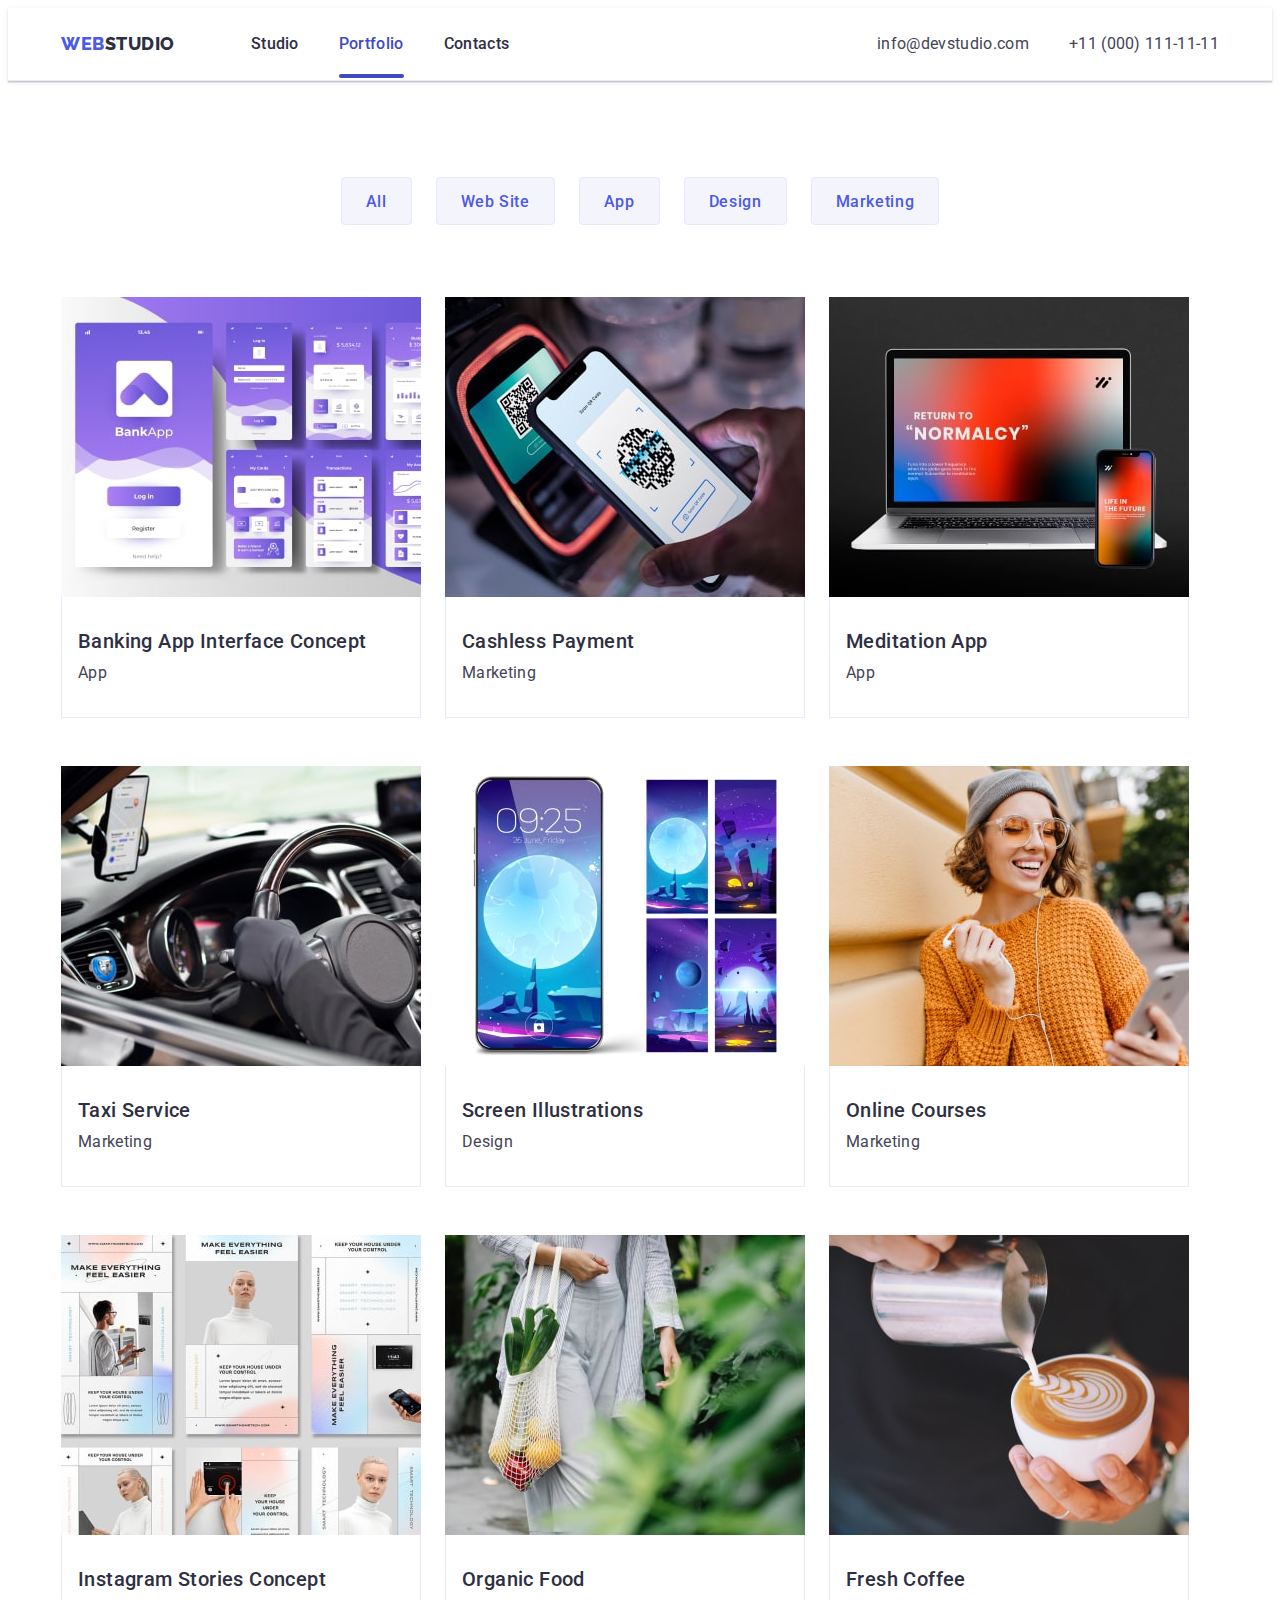
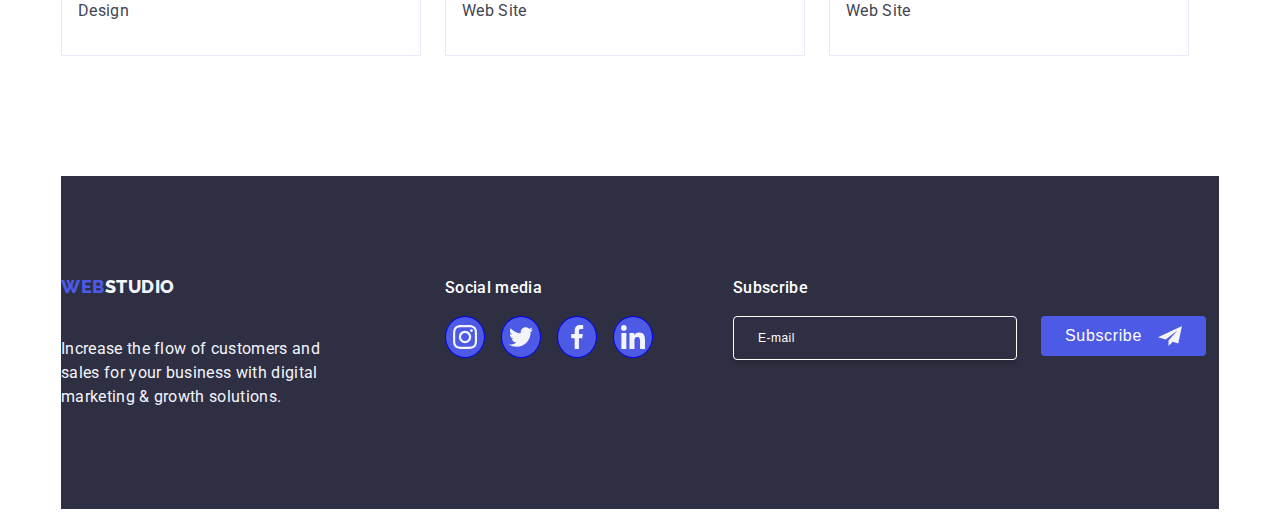
==== portfolio.html @ 82711117 "pl comm" ====
<!DOCTYPE html>
<html lang="en">
<head>
    <meta charset="UTF-8">
    <meta name="viewport" content="width=<device-width>, initial-scale=1.0">
    <title>webstudio</title>
    <link rel="preconnect" href="https://fonts.googleapis.com">
    <link rel="preconnect" href="https://fonts.gstatic.com" crossorigin>
    <link href="https://fonts.googleapis.com/css2?family=Raleway:wght@800&family=Roboto:wght@400;500;700;900&family=Tangerine:wght@700&display=swap" rel="stylesheet">
    <link 
        rel="stylesheet" 
        href="https://cdnjs.cloudflare.com/ajax/libs/modern-normalize/2.0.0/modern-normalize.min.css" 
        integrity="sha512-4xo8blKMVCiXpTaLzQSLSw3KFOVPWhm/TRtuPVc4WG6kUgjH6J03IBuG7JZPkcWMxJ5huwaBpOpnwYElP/m6wg==" 
        crossorigin="anonymous" 
        referrerpolicy="no-referrer" 
    />
<link rel="stylesheet" href="./css/styles.css" />
</head>
<body>
  <header class="header">
    <div class="container header-container">
      <nav class="header-navigation">
        <a href="./index.html" class="header-logo link">web<span class="header-logo-accent">Studio</span></a>
         <ul class="header-menu list">
             <li class="header-menu-item">
               <a class="header-menu-link link" href="./index.html">Studio</a></li>
             <li class="header-menu-item">
               <a class="header-menu-link current link" href="./portfolio.html">Portfolio</a></li>
             <li class="header-menu-item">
               <a class="header-menu-link link" href="">Contacts</a></li>
        </ul>
     </nav>
     <address class="header-adress">
          <ul class="adress list">
             <li class="adress-link">
             <a class="adress-menu link" href="mailto:info@devstudio.com">info@devstudio.com</a></li>
             <li class="adress-link">
             <a class="adress-menu link" href="tel:+110001111111">+11 (000) 111-11-11</a></li>
         </ul>
     </address>
</div>
  </header>
  <main>
      <section class="portfolio">
        <div class="container">
          <h1 class="visually-hidden">portfolio</h1>
          <ul class="some-btn list">
              <li><button type="button" class="btn-roll">All</button></li>
              <li><button type="button" class="btn-roll">Web Site</button></li>
              <li><button type="button" class="btn-roll">App</button></li>
              <li><button type="button" class="btn-roll">Design</button></li>
              <li><button type="button" class="btn-roll">Marketing</button></li>
          </ul>
          <ul class="support-list list">
              <li class="support-list-item">
                  <a class="support-card link" href="#">
                    <div class="card">
                      <img src="./images/bankapp.jpg"
                      alt="bankapp"
                      width="360"
                      height="300">
                      <p class="overlay">14 Stylish and User-Friendly App Design Concepts · Task Manager App · Calorie Tracker App · Exotic Fruit Ecommerce App · Cloud Storage App</p>
                    </div>
                    <div class="container-support">
                        <h2 class="support-list-text">Banking App Interface Concept</h2>
                        <p class="support-btn-text">App</p>
                    </div>
                  </a>
              </li>
              <li class="support-list-item">
                  <a class="support-card link" href="#">
                    <div class="card">
                      <img src="./images/cashlesspayment.jpg"
                      alt="cashlesspayment"
                      width="360"
                      height="300">
                      <p class="overlay">14 Stylish and User-Friendly App Design Concepts · Task Manager App · Calorie Tracker App · Exotic Fruit Ecommerce App · Cloud Storage App</p>
                    </div>
                    <div class="container-support">
                          <h2 class="support-list-text">Cashless Payment</h2>
                          <p class="support-btn-text">Marketing</p>
                    </div> 
                  </a>  
              </li>
              <li class="support-list-item">
                  <a class="support-card link" href="#">
                    <div class="card">
                      <img src="./images/meditaionapp.jpg"
                      alt="meditaionapp"
                      width="360"
                      height="300">
                      <p class="overlay">14 Stylish and User-Friendly App Design Concepts · Task Manager App · Calorie Tracker App · Exotic Fruit Ecommerce App · Cloud Storage App</p>
                    </div>
                    <div class="container-support">
                        <h2 class="support-list-text">Meditation App</h2>
                        <p class="support-btn-text">App</p>
                    </div> 
                  </a>
              </li>
              <li class="support-list-item">
                <a class="support-card link" href="#">
                  <div class="card">
                    <img src="./images/taxiservice.jpg"
                    alt="taxiservice"
                    width="360"
                    height="300">
                    <p class="overlay">14 Stylish and User-Friendly App Design Concepts · Task Manager App · Calorie Tracker App · Exotic Fruit Ecommerce App · Cloud Storage App</p>
                  </div>
                  <div class="container-support">
                        <h2 class="support-list-text">Taxi Service</h2>
                        <p class="support-btn-text">Marketing</p>
                  </div>    
                </a>  
              </li>
              <li class="support-list-item">
                <a class="support-card link" href="#">
                  <div class="card">
                    <img src="./images/screenillustrations.jpg"
                    alt="screenillustrations"
                    width="360"
                    height="300">
                    <p class="overlay">14 Stylish and User-Friendly App Design Concepts · Task Manager App · Calorie Tracker App · Exotic Fruit Ecommerce App · Cloud Storage App</p>
                  </div>
                  <div class="container-support">
                        <h2 class="support-list-text">Screen Illustrations</h2>
                        <p class="support-btn-text">Design</p>
                  </div>   
                </a>
              </li>
              <li class="support-list-item">
                <a class="support-card link" href="#">
                  <div class="card">
                    <img src="./images/onlinecourses.jpg"
                    alt="onlinecourses"
                    width="360"
                    height="300">
                    <p class="overlay">14 Stylish and User-Friendly App Design Concepts · Task Manager App · Calorie Tracker App · Exotic Fruit Ecommerce App · Cloud Storage App</p>
                  </div>
                  <div class="container-support">
                        <h2 class="support-list-text">Online Courses</h2>
                        <p class="support-btn-text">Marketing</p>
                  </div>    
                </a>    
              </li>
              <li class="support-list-item">
                <a class="support-card link" href="#">
                  <div class="card">
                    <img src="./images/instagramstories.jpg"
                    alt="instagramstories"
                    width="360"
                    height="300">
                    <p class="overlay">14 Stylish and User-Friendly App Design Concepts · Task Manager App · Calorie Tracker App · Exotic Fruit Ecommerce App · Cloud Storage App</p>
                  </div>
                  <div class="container-support">
                        <h2 class="support-list-text">Instagram Stories Concept</h2>
                        <p class="support-btn-text">Design</p>
                  </div> 
                </a>       
              </li>
              <li class="support-list-item">
                <a class="support-card link" href="#">
                  <div class="card">
                    <img src="./images/organicfood.jpg"
                    alt="organicfood"
                    width="360"
                    height="300">
                    <p class="overlay">14 Stylish and User-Friendly App Design Concepts · Task Manager App · Calorie Tracker App · Exotic Fruit Ecommerce App · Cloud Storage App</p>
                  </div>  
                  <div class="container-support">
                        <h2 class="support-list-text">Organic Food</h2>
                        <p class="support-btn-text">Web Site</p>
                  </div> 
                </a>  
              </li>
              <li class="support-list-item">
                <a class="support-card link" href="#">
                  <div class="card">
                    <img src="./images/freshcoffee.jpg"
                    alt="freshcoffee"
                    width="360"
                    height="300">
                    <p class="overlay">14 Stylish and User-Friendly App Design Concepts · Task Manager App · Calorie Tracker App · Exotic Fruit Ecommerce App · Cloud Storage App</p>
                  </div>
                  <div class="container-support">
                        <h2 class="support-list-text">Fresh Coffee</h2>
                        <p class="support-btn-text">Web Site</p>
                  </div>   
                </a>
              </li>
          </ul>
        </div>
      </section>
</main>  
  <footer class="container" id="footer">   
    <div class="footer-container">
     <div class="footer-logo-text">
        <a href="./index.html" class="header-logo link">web<span class="header-logo-footer">Studio</span></a>
        <p class="footer-text">Increase the flow of customers and  sales for your business with digital marketing & growth solutions.</p>
     </div>
     <div class="footer-base">
       <p class="footer-text-social">Social media</p>
       <ul class="footer-social list">
         <li class="footer-social-icons">
            <a class="footer-icons-list" href="#">
              <svg class="footer-icons-box"
               width="24"
               height="24">
               <use href="./images/icons.svg#icon-instagram-2"></use>
              </svg>
            </a>
         </li>
         <li class="footer-social-icons">
            <a class="footer-icons-list" href="#">
              <svg class="footer-icons-box"
               width="24"
               height="24">
               <use href="./images/icons.svg#icon-twitter-1"></use>
              </svg>
            </a>
         </li>
         <li class="footer-social-icons">
            <a class="footer-icons-list" href="#">
              <svg class="footer-icons-box"
               width="24"
               height="24">
              <use href="./images/icons.svg#icon-facebook-1"></use>
              </svg>
            </a>  
         </li>
         <li class="footer-social-icons">
            <a class="footer-icons-list" href="#">
              <svg class="footer-icons-box"
               width="24"
               height="24">
              <use href="./images/icons.svg#icon-linkedin-1"></use>
             </svg>
            </a>   
         </li>  
       </ul>
     </div>  
       <div class="footer-subscribe">
          <p class="footer-text-subscribe">Subscribe</p>
          <form class="footer-form" name="issue_report_form">
           <label class="form-label">
           <input class="form-input" type="email" name="user-email" placeholder="E-mail"/>
           </label>
          <button class="footer-btm-subscribe" type="submit">Subscribe
          <svg class="footer-subscribe-icon"
               width="24"
               height="24">
               <use href="./images/icons.svg#icon-Frame"></use>
          </svg></button>
          </form>
       </div>  
    </div>   
 </footer>        
</body>
</html>
---- css/styles.css ----
:root {
    --brand-color: #4D5AE5
}

p, h1,h2,h3,h4,h5,h6 {
    margin-top: 0;
    margin-bottom: 0;
}

ul, ol {
    margin-top: 0;
    margin-bottom: 0;
    padding-left: 0;
}

img {
    display: block;
}

body {
    font-family: 'Roboto', sans-serif;
    color: #434455;
    background-color: #FFFFFF;
}

.link {
    text-decoration: none;
}

.list {
    list-style-type: none;
}

.container {
    width: 100%;
    max-width: 1158px;
    padding-left: 15px;
    padding-right: 15px;
    margin: 0 auto;
}

.visually-hidden {
        position: absolute;
        width: 1px;
        height: 1px;
        margin: -1px;
        border: 0;
        padding: 0;
        white-space: nowrap;
        clip-path: inset(100%);
        clip: rect(0 0 0 0);
        overflow: hidden;  
}

/*----header----*/
.header {
    padding-top: 24px;
    display: block;
    border-bottom: 1px solid #e7e9fc;
    box-shadow: 0px 1px 6px 0px rgba(46, 47, 66, 0.08), 
    0px 1px 1px 0px rgba(46, 47, 66, 0.16), 0px 2px 1px 0px rgba(46, 47, 66, 0.08);
}

.header-container {
    display: flex;
    gap: 40px;
    justify-content: space-between;
}

.header-navigation {
    display: flex;
    align-items: center;
    flex-grow: 1;
}

.header-menu {
    display: flex;
    align-items: center;
    gap: 40px;
    padding-bottom: 24px;
    transition: color 250ms cubic-bezier(0.4, 0, 0.2, 1);
}    

.header-logo {
    color: var(--brand-color);
    font-family: "Raleway", sans-serif;
    font-size: 18px;
    font-style: normal;
    font-weight: 800;
    line-height: 1.17; 
    letter-spacing: 0.03em;
    text-transform: uppercase;
    margin-right: 76px;
    display: flex;
    padding-bottom: 24px;
}

.header-logo-accent {
    color: #2E2F42
}

.header-menu-link {
    position: relative;
    color: #2E2F42;
    font-size: 16px;
    font-style: normal;
    font-weight: 500;
    line-height: 1.5;
    letter-spacing: 0.02em;
    padding-top: 24px;
    padding-bottom: 24px;
    transition: color 250ms cubic-bezier(0.4, 0, 0.2, 1);
}

.header-menu-link::after,
.adress-menu::after {
    content: "";
    position: absolute;
    width: 100%;
    height: 4px;
    left: 0;
    bottom: 0;
    opacity: 0;
    border-radius: 2px;
    background: var(--ocean, #404BBF);
    bottom: -1px;
    transition: color 250ms cubic-bezier(0.4, 0, 0.2, 1);
}

.header-menu-link:hover::after,
.header-menu-link:focus::after,
.header-menu-link.current::after,
.adress-menu:hover:after,
.adress-menu:focus:after {
    opacity: 1;
}

.header-menu-link:hover,
.header-menu-link:focus,
.header-menu-link.current,
.adress-menu:hover, 
.adress-menu:focus {
    color: #404BBF;
}

.header-adress {
    font-style: normal;
}

.adress {
    display: flex;
    align-items: center;
    gap: 40px;
}
 
.adress-menu {
    position: relative;
    color: #434455;  
    font-size: 16px;
    font-weight: 400;
    line-height: 1.5;
    letter-spacing: 0.02em;
    padding-bottom: 24px;
    transition: color 250ms cubic-bezier(0.4, 0, 0.2, 1);
}

/*----main----*/

.hero {
    max-width: 1440px;
    background: #2E2F42;
    padding-top: 188px;
    padding-bottom: 188px;
    margin: 0 auto;
    background-repeat: no-repeat;
    background-size: cover;
    background-image: linear-gradient(rgba(46, 47, 66, 0.7), 
  rgba(46, 47, 66, 0.7)), 
    url(../images/people_office.jpg);
    background-position: center;
}

.hero-container { 
    margin: 0 auto;
    position: relative;
}

.hero-title {
    color: #FFF;
    font-size: 56px;
    font-style: normal;
    font-weight: 700;
    line-height: 1.07;
    letter-spacing: 0.02em;
    text-align: center;
    max-width: 496px;
    margin: 0 auto;
    margin-bottom: 48px;
}

button {
    border: none;
    cursor: pointer;
}

.hero-btn {
    color: #FFF;
    font-family: inherit;
    cursor: pointer;
    font-size: 16px;
    font-style: normal;
    font-weight: 500;
    line-height: 1.5; 
    letter-spacing: 0.04em;
    background-color: var(--brand-color);
    padding: 16px 32px;
    border-radius: 4px;
    margin: 0 auto;
    display: block;
    min-width: 169px;
    height: 56px;
    border: none;
    transition: background-color 250ms cubic-bezier(0.4, 0, 0.2, 1);
}

.hero-btn:is(:hover, :focus) {
    background-color: #404BBF;
}


/*----buttom portfolio----*/
.some-btn {
    display: flex;
    margin: 0 auto;
    justify-content: center;
    margin-bottom: 72px;
    gap: 24px;
}

.btn-roll {
    color: var(--brand-color);
    font-family: inherit;
    cursor: pointer;
    font-size: 16px;
    font-style: normal;
    font-weight: 500;
    line-height: 1.5; 
    letter-spacing: 0.04em;
    background-color: #F4F4FD;
    border-radius: 4px;
    margin: 0 auto;
    display: block;
    padding: 12px 24px;
    height: 48px;
    border: 1px solid #e7e9fc;
    transition: color 250ms cubic-bezier(0.4, 0, 0.2, 1), background-color 250ms cubic-bezier(0.4, 0, 0.2, 1), border-color 250ms cubic-bezier(0.4, 0, 0.2, 1), box-shadow 
    250ms cubic-bezier(0.4, 0, 0.2, 1);   
}

.btn-roll:is(:hover, :focus) {
    color: #FFF;
    background-color: #404BBF;
    border: 1px solid transparent;
    box-shadow: 0px 2px 2px 0px rgba(0, 0, 0, 0.12), 0px 2px 1px 0px
     rgba(0, 0, 0, 0.08), 0px 3px 1px 0px rgba(0, 0, 0, 0.10);
}

/*----advantages----*/

.advantages {
    padding: 120px 0 120px;
    display: flex;
}

.advantages-list {
    display: flex;
    gap: 24px;
}

.advantages-item {
    width: calc((100% - 24px * 3) / 4);
}

.advantages-subtitle {
    color:#2E2F42;
    font-size: 20px;
    font-style: normal;
    font-weight: 500;
    line-height: 1.2;
    letter-spacing: 0.02em;
    margin-top: 8px;
    margin-bottom: 8px;
}

.advantages-item-text {
    color: #434455;
    font-size: 16px;
    font-style: normal;
    font-weight: 400;
    line-height: 1.5;
    letter-spacing: 0.02em;
}

.container-icons { 
    width: 264px;
    height: 112px;
    display: flex;
    align-items: center;
    justify-content: center;
    border-radius: 4px;
    background: var(--cloud, #F4F4FD);
    border: 1px solid var(--cloud, #F4F4FD);
    margin-bottom: 8px;
}

.advantages-icons {
    margin: 0 auto;
    display: flex;
}

/*----pictures----*/

.pictures {
    text-align: center;
    display: flex;
    padding-bottom: 120px
}

.pictures-support {
    display: flex;
    gap: 24px;
}

.pictures-subtitle {
    color: #2E2F42;
    font-size: 36px;
    font-style: normal;
    font-weight: 700;
    line-height: 1.11;
    letter-spacing: 0.02em;
    text-transform: capitalize;
    margin-bottom: 72px;
}

/*----team----*/
.team {
    display: flex;
    padding-top: 120px;
    padding-bottom: 120px; 
}

.team {
    background: var(--cloud, #F4F4FD)
}

.team-title {
    color: #2E2F42;
    font-size: 36px;
    font-style: normal;
    font-weight: 700;
    line-height: 1.11;
    letter-spacing: 0.02em;
    text-transform: capitalize;
    margin-bottom: 72px;
    text-align: center;
}

.team-list {
    display: flex;
    gap: 24px;
}

.team-item {
    background-color: #FFFFFF; 
    border-radius: 0px 0px 4px 4px;
    box-shadow: 0px 2px 1px 0px rgba(46, 47, 66, 0.08), 0px 1px 1px 0px rgba(46, 47, 66, 0.16), 
    0px 1px 6px 0px rgba(46, 47, 66, 0.08);
}

.container-subtitle {
    display: flex;
    flex-direction: column;
    padding-top: 32px;
    padding-bottom: 32px;
}

.team-subtitle {
    color: #2E2F42;
    font-size: 20px;
    font-style: normal;
    font-weight: 500;
    line-height: 1.2;
    letter-spacing: 0.02em;
    margin-bottom: 8px;
    text-align: center;
}

.team-item-text {
    color: #434455;
    font-size: 16px;
    font-style: normal;
    font-weight: 400;
    line-height: 1.5;
    letter-spacing: 0.02em;
    margin-bottom: 8px;
    text-align: center;
}

.social-media {
    display: flex;
    gap: 24px;
    justify-content: center;
    flex-wrap: nowrap; 
}

.social-icons {
   align-items: center;
   width: 40px;
   height: 40px;

}

.social-icons-link {
    display: flex;
    margin: 0 auto;
    width: 100%;
    height: 100%;
    border-radius: 50%;
    align-items: center;
    justify-content: center;
    fill: var(--cloud, #F4F4FD);
    background-color: #4d5ae5; 
    transition :background-color 
    250ms cubic-bezier(0.4, 0, 0.2, 1);
}

.social-icons-link:hover,
.social-icons-link:focus {
    background-color: #404bbf;
}

.icons-link {
}

.portfolio {
    padding-top: 96px;
    padding-bottom: 120px;
}

.container-support {
    padding: 32px 16px;
    border: 1px solid #e7e9fc;
    border-top: none; 
}

.support-list {
    display: flex;
    flex-wrap: wrap;
    align-content: space-between;
    row-gap: 48px;
    column-gap: 24px;
 }

.support-card {
    display: block;
    transition: box-shadow 250ms cubic-bezier(0.4, 0, 0.2, 1); 
}

.support-card:is(:hover, :focus) {
    box-shadow: 0px 1px 6px rgba(46, 47, 66, 0.08), 0px 1px 1px rgba(46, 47, 66, 0.16), 
    0px 2px 1px rgba(46, 47, 66, 0.08);
} 

 .card {
    position: relative;
    overflow: hidden;
 }

 .overlay {
    color: var(--cloud, #F4F4FD);
    font-size: 16px;
    font-style: normal;
    font-weight: 400;
    line-height: 1.5;
    letter-spacing: 0.02em;
    padding: 40px 32px; 
    position: absolute;
    top: 0;
    left: 0;
    width: 100%;
    height: 100%;
    background: var(--iris, #4D5AE5);
    transform: translateY(100%);
    transition: transform 250ms cubic-bezier(0.4, 0, 0.2, 1);
 }

.support-card:hover .overlay,
.support-card:focus .overlay {
    transform: translateY(0);
}

.support-list-text {
    color: var(--navyblue, #2E2F42);
    font-size: 20px;
    font-style: normal;
    font-weight: 500;
    line-height: 1.2; 
    letter-spacing: 0.02em;
    margin-bottom: 8px
}

.support-btn-text {
    color: var(--slate, #434455);
    font-size: 16px;
    font-style: normal;
    font-weight: 400;
    line-height: 1.5;
    letter-spacing: 0.02em;
}

/*----customers----*/
.customers {
    padding-top: 120px;
    padding-bottom: 120px; 
}

.customers-box {
    text-align: center;
    color: var(--navyblue, #2E2F42);
    margin-bottom: 72px;
    font-size: 36px;
    font-style: normal;
    font-weight: 700;
    line-height: 1.11;
    letter-spacing: 0.02em;
    text-transform: capitalize;
}
 
.customers-box-icons {
    display: flex;
    gap: 24px;
}

.customers-icons-logo {
    display: flex;
    width: 168px;
    height: 88px;
} 

.customers-icons {
    display: flex;
    width: 100%;
    height: 100%;
    padding: 16px 32px;
    border-radius: 4px;
    justify-content: center;
    align-items: center;
    fill: var(--lightslate, #8E8F99);
    color:#8e8f99;
    border: 1px solid var(--lightslate, #8E8F99);
    transition: border-color 250ms cubic-bezier(0.4, 0, 0.2, 1), 
    color 250ms cubic-bezier(0.4, 0, 0.2, 1);
}

.customers-icons:hover {
    color: #404bbf;
    border: 1px solid var(--ocean, #404BBF);
}

.customers-icons:focus {
    color: #404bbf;
    border: 1px solid var(--ocean, #404BBF);
}

.customers-icons-box {
    fill: currentColor; 
}        

/*----basement----*/

.footer-container {
    display: flex;
    padding-top: 100px;
    padding-bottom: 100px;
    background: var(--navyblue, #2E2F42);
}

.footer-logo-text {
    margin-right: 120px
}

.header-logo-footer {
    color: #f4f4fd;
    font-family: Raleway;
    font-size: 18px;
    font-style: normal;
    font-weight: 800;
    line-height: 1.17;
    letter-spacing: 0,03em;
    text-transform: uppercase;
    margin-bottom: 16px;
     
}

.footer-text {
    text-align: left;
    color: #F4F4FD;
    font-size: 16px;
    font-style: normal;
    font-weight: 400;
    line-height: 1.5;
    letter-spacing: 0.02em;
    max-width: 264px;
}

.footer-base {
    display: block;
    margin-right: 80px;
}

.footer-social {
    display: flex;
    gap: 16px
}

.footer-text-social,
.footer-text-subscribe {
    color: var(--white, #FFF);
    font-size: 16px;
    font-style: normal;
    font-weight: 500;
    line-height: 1.5;
    letter-spacing: 0.02em;
    margin: 0 auto;
    margin-bottom: 16px;
}  

.footer-social-icons {
    display: flex;
    width: 40px;
    height: 40px;
    transition: transform 250ms cubic-bezier(0.4, 0, 0.2, 1);
}

.footer-icons-list {
    display: flex;
    margin: 0 auto;
    width: 100%;
    height: 100%;
    border: 1px solid;
    border-radius: 50%;
    align-items: center;
    justify-content: center;
    fill: var(--cloud, #F4F4FD);
    background-color: #4d5ae5;
    background-color: 250ms cubic-bezier(0.4, 0, 0.2, 1);  
    transition: background-color 250ms cubic-bezier(0.4, 0, 0.2, 1); 
}

.footer-icons-list:is(:hover, :focus) {
    background-color: #31d0aa;
    background-color: 250ms cubic-bezier(0.4, 0, 0.2, 1);
}
.footer-icons-box {
}

.footer-subscribe {  
}

.footer-form {
    display: flex;
}

.footer-form {
    display: flex;
    gap: 24px;
}
.form-label { 
}

.form-input {
    display: flex;
    font-size: 12px;
    font-style: normal;
    font-weight: 400;
    line-height: 2px;
    letter-spacing: 0.04em;
    color: #FFFFFF;
    line-height: 1.5;
    border-radius: 4px;
    border: 1px solid var(--white, #FFF);
    background: transparent;
    box-shadow: 0px 4px 4px 0px rgba(0, 0, 0, 0.15);
    width: 264px;
    height: 40px;
    padding-left: 16px;
    cursor: pointer;
}
.form-input::placeholder {
    color:#FFF;
    padding: 8px;
}

.footer-btm-subscribe {
    display: flex;
    color: #FFF;
    cursor: pointer;
    font-size: 16px;
    font-style: normal;
    font-weight: 500;
    line-height: 1.5; 
    letter-spacing: 0.04em;
    background-color: var(--brand-color);
    align-items: center;
    justify-content: center;
    padding: 8px 24px;
    border-radius: 4px; 
    margin: 0 auto;
    min-width: 165px;
    height: 40px;
    border: none;
}

.footer-subscribe-icon {
    margin-left: 16px;
    align-items: center;
    justify-content: center;
    fill: var(--cloud, #F4F4FD);
    background-color: #4d5ae5;
    background-color: 250ms cubic-bezier(0.4, 0, 0.2, 1);  
    transition: background-color 250ms cubic-bezier(0.4, 0, 0.2, 1); 
}

/*----Model window----*/

.backdrop {
    position: fixed;
    top: 0; 
    left: 0;
    width: 100%;
    height: 100%;
    background-color: rgba(46, 47, 66, 0.4);
    transition: opacity 250ms cubic-bezier(0.4, 0, 0.2, 1), 
    visibility 250ms cubic-bezier(0.4, 0, 0.2, 1); 
} 

.is-hidden {
    opacity: 0;
    visibility: hidden;
    pointer-events: none;
  }

.modal-window {
    padding: 72px 24px 24px 24px;
    position: relative;
    background-position: center;
    top: 50%;
    left: 50%;
    transform: translate(-50%, -50%) scale(1);
    bottom: 8px;
    width: 408px;
    min-height: 584px;
    background: #fcfcfc; 
    border-radius: 4px;
    visibility: visible;
    opacity: 1;
    visibility: 250ms cubic-bezier(0.4, 0, 0.2, 1);
    background: var(--dairy, #FCFCFC);
    box-shadow: 0px 1px 1px rgba(0, 0, 0, 0.14), 0px 1px 3px rgba(0, 0, 0, 0.12), 
    0px 2px 1px rgba(0, 0, 0, 0.2); 
    transition: transform 250ms cubic-bezier(0.4, 0, 0.2, 1);
}

.cross-buttom {
    display: flex;
    position: absolute;
    top: 24px;
    left: 360px;
    width: 24px;
    height: 24px;
    padding: 0;
    border: 1px solid rgba(0, 0, 0, 0.10);
    border-radius: 50%;
    background: var(--cornflower, #E7E9FC);
    align-items: center;
    justify-content: center;
    fill: #2E2F42; 
    transition: background-color 250ms cubic-bezier(0.4, 0, 0.2, 1), 
    border 250ms cubic-bezier(0.4, 0, 0.2, 1);
}

.cross-buttom:is(:hover, :focus) {
    fill: #FFFFFF;
    background-color: var(--ocean, #404BBF);
    border: none;
}

.cross {
    transition: fill 250ms cubic-bezier(0.4, 0, 0.2, 1); 
}

.no-scroll {
    overflow: hidden;
}

/*----Order form----*/


.form-text {
    display: flex;
    text-align: center;
    justify-content: center;
    color: var(--navyblue, #2E2F42);
    font-size: 16px;
    font-style: normal;
    font-weight: 500;
    line-height: 1.5;
    letter-spacing: 0.02em;
    margin: 0 auto; 
    width: 100%;
    height: 24px;
    margin: 0 auto;
    margin-bottom: 16px; 
}

.order-form-list {
    margin-bottom: 8px;
}

.label-box {
    display: block;
    width: 34px;
    height: 14px;
    color: var(--lightslate, #8E8F99);
    font-size: 12px;
    font-style: normal;
    font-weight: 400;
    line-height: 1.17;
    letter-spacing: 0.04em;
    margin-bottom: 4px;
}

.label-input {
    display: flex;
    position: relative;
}

.input-box-icon {
    display: flex;
    width: 100%;
    height: 40px;
    margin-bottom: 8px;
    border-radius: 4px;
    background-color: transparent;
    padding-left: 38px;
    outline: transparent;
    transition: border-color 250ms cubic-bezier(0.4, 0, 0.2, 1); 
    border: 1px solid var(--navyblue-modal, rgba(46, 47, 66, 0.40));
}

.input-box-icon:is(:hover, :focus) {
    border-radius: 4px;
    border: 1px solid var(--iris, #4D5AE5);
}


.icon-input {
    display: flex;
    position: absolute;
    top: 50%;
    left: 16px;
    transform: translateY(-50%);
    transition: fill 250ms cubic-bezier(0.4, 0, 0.2, 1);     
}

.input-box-icon:focus+.icon-input{
     fill: #4D5AE5;
}

.comment-box {
    margin-bottom: 16px;
}
   
.label-comment-box {
}

.comment-form-text {
    width: 100%;
    height: 120px;
    font-size: 12px;
    line-height: 1.17; 
    letter-spacing: 0.04em;
    color: rgba(46, 47, 66, 0.4); 
    border: 1px solid rgba(46, 47, 66, 0.4);
    border-radius: 4px; 
    background-color: transparent;
    padding: 8px 16px; 
    outline: transparent; 
    resize: none;
    transition: border-color 250ms cubic-bezier(0.4, 0, 0.2, 1);
}

.comment-form-text:focus {
    border-color: #4D5AE5;
}

.checkbox {
    margin-bottom: 24px; 
}

.checkbox-agreement {

}


.form-agreement-checkbox {
    display: block;
    font-size: 12px;
    line-height: 1.17;
    letter-spacing: 0.04em; 
    width: 100%;
    height: 16px; 
    text-align: center;
    justify-content: center;
    color: #8e8f99;
}

.span-privacy {
    width: 16px;
    height: 16px;
    border: 1px solid rgba(46, 47, 66, 0.4);
    border-radius: 2px;
    transition: background-color 250ms cubic-bezier(0.4, 0, 0.2, 1), border 250ms cubic-bezier(0.4, 0, 0.2, 1), fill 250ms cubic-bezier(0.4, 0, 0.2, 1);
    display: inline-flex;
    align-items: center;
    justify-content: center;
    fill: transparent; 
}

.icon-privacy {
    
}

.checkbox-agreement:checked+.form-agreement-checkbox>.span-privacy {
    background-color: #404bbf; 
    border: none; 
    fill: #F4F4FD;
}

.color-privacy {
    color: #4d5ae5;
}
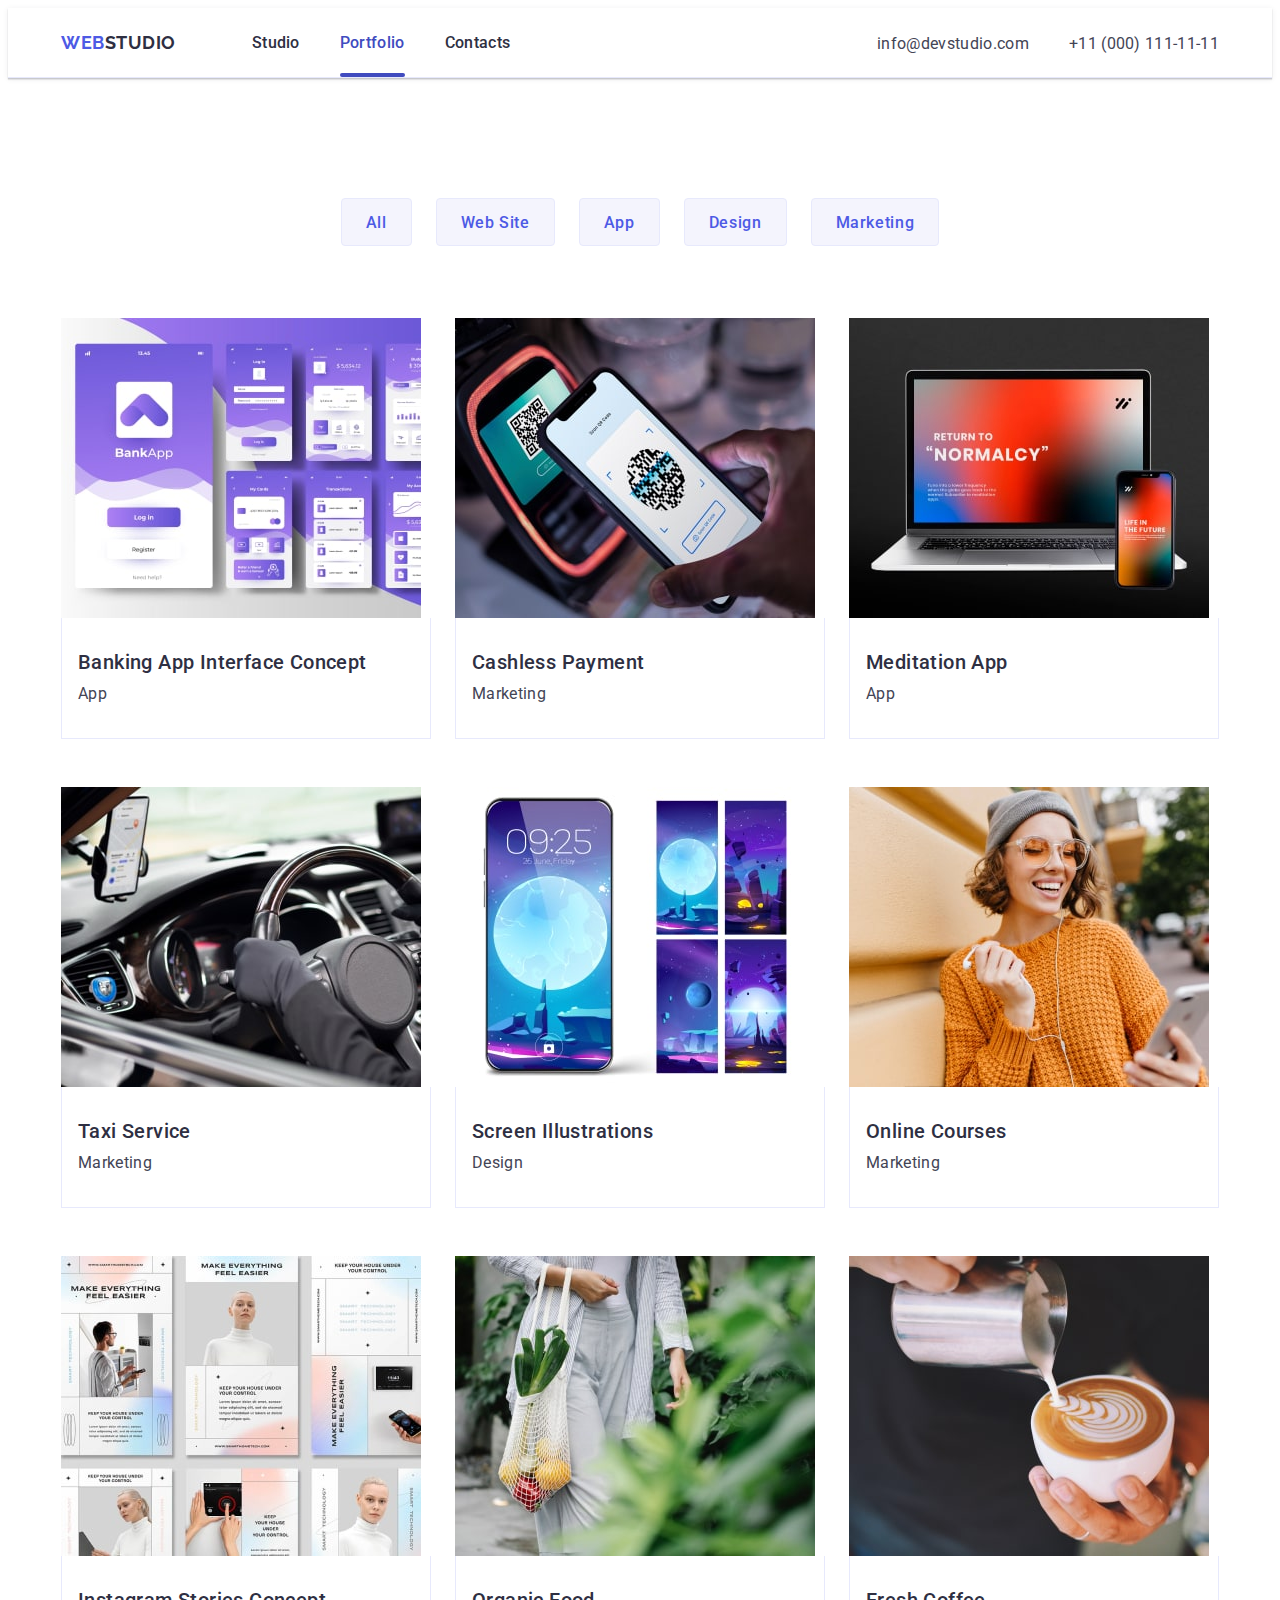
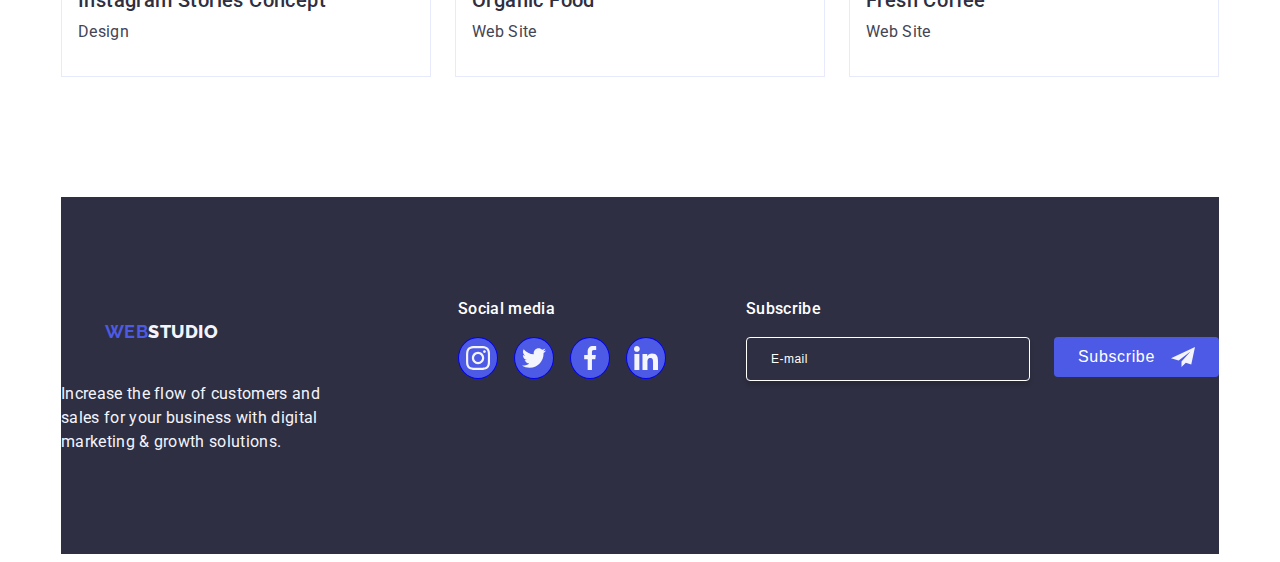
==== commit c0aa480f: "srt comm add" ====
--- a/portfolio.html
+++ b/portfolio.html
@@ -43,7 +43,7 @@
   <main>
       <section class="portfolio">
         <div class="container">
-          <h1 class="visually-hidden">portfolio</h1>
+          <h1 class="visually-hidden">Our Portfolio</h1>
           <ul class="some-btn list">
               <li><button type="button" class="btn-roll">All</button></li>
               <li><button type="button" class="btn-roll">Web Site</button></li>
--- a/css/styles.css
+++ b/css/styles.css
@@ -31,53 +31,78 @@
     list-style-type: none;
 }
 
+.visually-hidden {
+    position: absolute;
+    width: 1px;
+    height: 1px;
+    margin: -1px;
+    border: 0;
+    padding: 0;
+    white-space: nowrap;
+    clip-path: inset(100%);
+    clip: rect(0 0 0 0);
+    overflow: hidden;  
+}
+ /*----mobile---*/
+
 .container {
-    width: 100%;
-    max-width: 1158px;
-    padding-left: 15px;
-    padding-right: 15px;
-    margin: 0 auto;
-}
-
-.visually-hidden {
-        position: absolute;
-        width: 1px;
-        height: 1px;
-        margin: -1px;
-        border: 0;
-        padding: 0;
-        white-space: nowrap;
-        clip-path: inset(100%);
-        clip: rect(0 0 0 0);
-        overflow: hidden;  
+    min-width: 320px;
+    max-width: 428px;
+    margin-left: auto;
+    margin-right: auto;
+    padding-left: 16px;
+    padding-right: 16px;
+}
+
+ /*----tablet----*/
+@media screen and (min-width: 768px) {
+    .container {
+        max-width: 768px;
+    }    
+}
+
+/*----desktop----*/
+@media screen and (min-width: 1158px) {
+    .container {
+        max-width: 1158px;
+        padding-left: 15px;
+        padding-right: 15px;
+    }
 }
 
 /*----header----*/
 .header {
-    padding-top: 24px;
-    display: block;
     border-bottom: 1px solid #e7e9fc;
     box-shadow: 0px 1px 6px 0px rgba(46, 47, 66, 0.08), 
     0px 1px 1px 0px rgba(46, 47, 66, 0.16), 0px 2px 1px 0px rgba(46, 47, 66, 0.08);
 }
 
+@media screen and (max-width: 767.98px) {
+    .header-navigation {
+        display: flex;
+        flex-grow: 1;
+    }
+}
+
+@media screen and (min-width: 768px) {
 .header-container {
     display: flex;
     gap: 40px;
     justify-content: space-between;
 }
+}
 
 .header-navigation {
     display: flex;
     align-items: center;
-    flex-grow: 1;
+    justify-content: space-between;
 }
 
 .header-menu {
     display: flex;
     align-items: center;
     gap: 40px;
-    padding-bottom: 24px;
+
     transition: color 250ms cubic-bezier(0.4, 0, 0.2, 1);
 }    
 
@@ -86,20 +111,42 @@
     font-family: "Raleway", sans-serif;
     font-size: 18px;
     font-style: normal;
-    font-weight: 800;
+    font-weight: 700;
     line-height: 1.17; 
     letter-spacing: 0.03em;
     text-transform: uppercase;
-    margin-right: 76px;
-    display: flex;
-    padding-bottom: 24px;
+    display: flex;
+    padding-top: 17px;
+    padding-bottom: 17px;
 }
 
 .header-logo-accent {
     color: #2E2F42
 }
 
-.header-menu-link {
+@media only screen and (min-width: 768px) {
+    .header-logo.link {
+        margin-right: 120px;
+        padding-top: 24px;
+        padding-bottom: 24px;
+    }
+}
+
+@media only screen and (min-width: 1158px) {
+    .header-logo.link {
+        margin-right: 76px;
+    }
+}
+
+@media only screen and (max-width: 767.98px) {
+    .header-menu,
+    .header-adress {
+        display: none;
+    }
+}
+
+@media only screen and (min-width: 768px) {
+.header-menu-link.link {
     position: relative;
     color: #2E2F42;
     font-size: 16px;
@@ -146,31 +193,54 @@
 .header-adress {
     font-style: normal;
 }
-
+}
+
+@media only screen and (max-width: 1157.98px) {
+    .adress.list {
+        display: flex;
+        flex-direction: column;
+        gap: 12px;
+        padding-top: 16px;
+        padding-bottom: 16px;
+    }
+}
+
+@media only screen and (min-width: 768px) {
+    .adress-menu.link {
+        position: relative;
+        color: var(--SLATE, #434455);
+        font-size: 12px;
+        font-style: normal;
+        font-weight: 400;
+        line-height: 1.17;
+        letter-spacing: 0.04em;
+    }
+}
+
+@media only screen and (min-width: 1158px) {
 .adress {
     display: flex;
     align-items: center;
+    padding-top: 24px;
     gap: 40px;
 }
- 
-.adress-menu {
-    position: relative;
-    color: #434455;  
+
+.adress-menu.link {
     font-size: 16px;
-    font-weight: 400;
     line-height: 1.5;
     letter-spacing: 0.02em;
+    padding-top: 24px;
     padding-bottom: 24px;
     transition: color 250ms cubic-bezier(0.4, 0, 0.2, 1);
+    }
 }
 
 /*----main----*/
 
 .hero {
-    max-width: 1440px;
     background: #2E2F42;
-    padding-top: 188px;
-    padding-bottom: 188px;
+    padding-top: 112px;
+    padding-bottom: 112px;
     margin: 0 auto;
     background-repeat: no-repeat;
     background-size: cover;
@@ -180,22 +250,53 @@
     background-position: center;
 }
 
+@media screen and (min-resolution: 192dpi),
+    screen and (min-resolution: 2dppx),
+    screen and (min-device-pixel-ratio: 2) {
+    .hero {
+        background-image:
+    }
+}
+
+@media only screen and (min-width: 1158px) {
+    .hero {
+        padding-top: 188px;
+        padding-bottom: 188px;
+    }
+}
+
 .hero-container { 
     margin: 0 auto;
     position: relative;
 }
 
 .hero-title {
-    color: #FFF;
-    font-size: 56px;
+    color: var(--WHITE, #FFF);
+    text-align: center;
+    font-size: 36px;
     font-style: normal;
     font-weight: 700;
-    line-height: 1.07;
-    letter-spacing: 0.02em;
-    text-align: center;
-    max-width: 496px;
-    margin: 0 auto;
-    margin-bottom: 48px;
+    line-height: 1.11;
+    letter-spacing: 0.02em;
+    margin: 0 auto;
+    text-transform: capitalize;
+    max-width: 320px;
+    margin-bottom: 72px;
+}
+
+@media only screen and (min-width: 768px) {
+    .hero-title {
+        font-size: 56px;
+        line-height: 1.07;
+        max-width: 496px;
+        margin-bottom: 36px;
+    }
+}
+
+@media only screen and (min-width: 1158px) {
+    .hero-title {
+        margin-bottom: 48px;
+    }
 }
 
 button {
@@ -268,58 +369,127 @@
 /*----advantages----*/
 
 .advantages {
-    padding: 120px 0 120px;
-    display: flex;
-}
-
-.advantages-list {
-    display: flex;
-    gap: 24px;
-}
-
-.advantages-item {
-    width: calc((100% - 24px * 3) / 4);
+    padding: 96px 0 96px; 
+}
+
+@media only screen and (max-width: 767.98px) {
+    .advantages-item:not(:last-child) { 
+        margin-bottom: 72px; 
+    }
+}
+
+@media only screen and (min-width: 768px) {
+    .advantages-list {
+        display: flex;
+        flex-wrap: wrap;
+        row-gap: 72px;
+        column-gap: 24px;
+    }
+}
+
+@media only screen and (max-width: 1157.58px) {
+    .advantages-item {
+        flex-basis: calc((100% - 24px * 1) / 2);
+    }
+}
+
+@media only screen and (min-width: 1158px) {
+    .advantages {
+        padding: 120px 0 120px;
+    }
+}
+@media only screen and (min-width: 1158px) {
+    .advantages-item {
+        width: calc((100% - 24px * 3) / 4);
+        } 
+    
+    .advantages-list {
+        display: flex;
+        gap: 24px;
+    }  
+
+    .advantages-subtitle {
+        margin-top: 8px;
+    }
 }
 
 .advantages-subtitle {
-    color:#2E2F42;
+    color: var(--NAVY-BLUE, #2E2F42);
+    text-align: center;
+    font-size: 36px;
+    font-style: normal;
+    font-weight: 700;
+    line-height: 1.11;
+    letter-spacing: 0.02em;
+    text-transform: capitalize;
+    margin-bottom: 8px;
+}
+
+.advantages-item-text {
+    color: var(--SLATE, #434455);
+    font-size: 16px;
+    font-style: normal;
+    font-weight: 500;
+    line-height: 1.5;
+    letter-spacing: 0.02em;
+}
+
+@media only screen and (min-width: 768px) {
+    .advantages-subtitle {
+        text-align: left;
+    }
+}
+
+@media only screen and (min-width: 1158px) {
+.advantages-subtitle {
     font-size: 20px;
-    font-style: normal;
     font-weight: 500;
-    line-height: 1.2;
-    letter-spacing: 0.02em;
-    margin-top: 8px;
-    margin-bottom: 8px;
-}
-
+    line-height: 1.2;  
+}
+}
+
+@media only screen and (min-width: 1158px) {
 .advantages-item-text {
-    color: #434455;
-    font-size: 16px;
-    font-style: normal;
     font-weight: 400;
-    line-height: 1.5;
-    letter-spacing: 0.02em;
+}
 }
 
 .container-icons { 
-    width: 264px;
-    height: 112px;
-    display: flex;
-    align-items: center;
-    justify-content: center;
-    border-radius: 4px;
-    background: var(--cloud, #F4F4FD);
-    border: 1px solid var(--cloud, #F4F4FD);
-    margin-bottom: 8px;
+    display: none;
 }
 
 .advantages-icons {
-    margin: 0 auto;
-    display: flex;
+    display: none;
+}
+
+@media only screen and (min-width: 1158px) {
+    .advantages-icons {
+        margin: 0 auto;
+        display: flex;
+    }
+}
+
+@media only screen and (min-width: 1158px) {
+    .container-icons { 
+        width: 264px;
+        height: 112px;
+        display: flex;
+        align-items: center;
+        justify-content: center;
+        border-radius: 4px;
+        background: var(--cloud, #F4F4FD);
+        border: 1px solid var(--cloud, #F4F4FD);
+        margin-bottom: 8px;
+    }
 }
 
 /*----pictures----*/
 
+.pictures {
+    display: none;
+}
+
+@media only screen and (min-width: 1158px) {
 .pictures {
     text-align: center;
     display: flex;
@@ -340,13 +510,21 @@
     letter-spacing: 0.02em;
     text-transform: capitalize;
     margin-bottom: 72px;
+   }
 }
 
 /*----team----*/
 .team {
-    display: flex;
-    padding-top: 120px;
-    padding-bottom: 120px; 
+    padding-top: 96px;
+    padding-bottom: 96px; 
+}
+
+@media only screen and (min-width: 1158px) {
+    .team {
+        display: flex;
+        padding-top: 120px;
+        padding-bottom: 120px;
+           }
 }
 
 .team {
@@ -366,8 +544,35 @@
 }
 
 .team-list {
-    display: flex;
-    gap: 24px;
+    max-width: 264px;
+    margin: 0 auto;
+}
+
+@media only screen and (max-width: 1157.98px) {
+    .team-list {
+     display: flex;
+     flex-wrap: wrap;
+     align-items: center;
+     justify-content: center;
+     gap: 72px 24px;
+    }
+}
+@media only screen and (max-width: 1157.98px) {
+    .team-list {
+        max-width: 584px;
+        --items: 2;
+        --indent: 24px;
+    }
+}
+
+@media only screen and (min-width: 1158px) {
+    .team-list {
+        display: flex;
+        gap: 24px;
+        max-width: 0 100%;
+        align-items: center;
+        justify-content: center;
+    }  
 }
 
 .team-item {
@@ -439,12 +644,29 @@
     background-color: #404bbf;
 }
 
-.icons-link {
-}
-
+/*----Portfolio----*/
 .portfolio {
     padding-top: 96px;
-    padding-bottom: 120px;
+    padding-bottom: 96px;
+}
+
+@media only screen and (min-width: 1158px) {
+    .portfolio {
+        padding-top: 120px;
+        padding-bottom: 120px;
+}
+}
+
+.portfolio-team {
+    color: var(--NAVY-BLUE, #2E2F42);
+    text-align: center;
+    font-size: 36px;
+    font-style: normal;
+    font-weight: 700;
+    line-height: 1.11;
+    letter-spacing: 0.02em;
+    text-transform: capitalize;
+    margin-bottom: 72px;
 }
 
 .container-support {
@@ -453,12 +675,35 @@
     border-top: none; 
 }
 
+@media only screen and (max-width: 767.98px) {
 .support-list {
-    display: flex;
-    flex-wrap: wrap;
-    align-content: space-between;
-    row-gap: 48px;
-    column-gap: 24px;
+    max-width: 288px;
+    margin: 0 auto;
+  }
+.support-list-item:not(:last-child) {
+   margin-bottom: 48px;
+ }
+}
+
+@media only screen and (min-width: 768px) {
+    .support-list {
+        display: flex;
+        flex-wrap: wrap;
+        flex-direction: row;
+        justify-content: center;
+        gap: 48px 24px;
+      }
+}
+@media only screen and (min-width: 768px) {
+    .support-list-item {
+        width: calc((100% - 24px) / 2);
+    }
+}
+
+ @media only screen and (min-width: 1158px) {
+    .support-list-item {
+       width: calc((100% - 24px * 2) / 3);
+    }
  }
 
 .support-card {
@@ -518,75 +763,17 @@
     letter-spacing: 0.02em;
 }
 
-/*----customers----*/
-.customers {
-    padding-top: 120px;
-    padding-bottom: 120px; 
-}
-
-.customers-box {
-    text-align: center;
-    color: var(--navyblue, #2E2F42);
-    margin-bottom: 72px;
-    font-size: 36px;
-    font-style: normal;
-    font-weight: 700;
-    line-height: 1.11;
-    letter-spacing: 0.02em;
-    text-transform: capitalize;
-}
- 
-.customers-box-icons {
-    display: flex;
-    gap: 24px;
-}
-
-.customers-icons-logo {
-    display: flex;
-    width: 168px;
-    height: 88px;
-} 
-
-.customers-icons {
-    display: flex;
-    width: 100%;
-    height: 100%;
-    padding: 16px 32px;
-    border-radius: 4px;
+/*----basement----*/
+
+.footer-container {
+    display: block;
+    background: var(--navyblue, #2E2F42);
+    padding-top: 96px;
+    padding-bottom: 96px;
+    margin: 0 auto;
+    }
+.header-logo.link {
     justify-content: center;
-    align-items: center;
-    fill: var(--lightslate, #8E8F99);
-    color:#8e8f99;
-    border: 1px solid var(--lightslate, #8E8F99);
-    transition: border-color 250ms cubic-bezier(0.4, 0, 0.2, 1), 
-    color 250ms cubic-bezier(0.4, 0, 0.2, 1);
-}
-
-.customers-icons:hover {
-    color: #404bbf;
-    border: 1px solid var(--ocean, #404BBF);
-}
-
-.customers-icons:focus {
-    color: #404bbf;
-    border: 1px solid var(--ocean, #404BBF);
-}
-
-.customers-icons-box {
-    fill: currentColor; 
-}        
-
-/*----basement----*/
-
-.footer-container {
-    display: flex;
-    padding-top: 100px;
-    padding-bottom: 100px;
-    background: var(--navyblue, #2E2F42);
-}
-
-.footer-logo-text {
-    margin-right: 120px
 }
 
 .header-logo-footer {
@@ -598,30 +785,18 @@
     line-height: 1.17;
     letter-spacing: 0,03em;
     text-transform: uppercase;
-    margin-bottom: 16px;
-     
-}
-
-.footer-text {
-    text-align: left;
-    color: #F4F4FD;
+    }
+
+.footer-text{
+    color: var(--CLOUD, #F4F4FD);
     font-size: 16px;
     font-style: normal;
     font-weight: 400;
     line-height: 1.5;
     letter-spacing: 0.02em;
-    max-width: 264px;
-}
-
-.footer-base {
-    display: block;
-    margin-right: 80px;
-}
-
-.footer-social {
-    display: flex;
-    gap: 16px
-}
+    text-align: left;
+    margin-bottom: 72px;
+    }
 
 .footer-text-social,
 .footer-text-subscribe {
@@ -633,7 +808,15 @@
     letter-spacing: 0.02em;
     margin: 0 auto;
     margin-bottom: 16px;
+    text-align: center;
 }  
+
+.footer-social.list {
+    display: flex;
+    gap: 16px;
+    justify-content: center;
+    margin-bottom: 72px;
+}
 
 .footer-social-icons {
     display: flex;
@@ -661,22 +844,6 @@
     background-color: #31d0aa;
     background-color: 250ms cubic-bezier(0.4, 0, 0.2, 1);
 }
-.footer-icons-box {
-}
-
-.footer-subscribe {  
-}
-
-.footer-form {
-    display: flex;
-}
-
-.footer-form {
-    display: flex;
-    gap: 24px;
-}
-.form-label { 
-}
 
 .form-input {
     display: flex;
@@ -691,10 +858,12 @@
     border: 1px solid var(--white, #FFF);
     background: transparent;
     box-shadow: 0px 4px 4px 0px rgba(0, 0, 0, 0.15);
-    width: 264px;
+    width: 288px;
     height: 40px;
     padding-left: 16px;
     cursor: pointer;
+    margin: 0 auto;
+    margin-bottom: 16px;
 }
 .form-input::placeholder {
     color:#FFF;
@@ -730,6 +899,79 @@
     background-color: 250ms cubic-bezier(0.4, 0, 0.2, 1);  
     transition: background-color 250ms cubic-bezier(0.4, 0, 0.2, 1); 
 }
+
+@media only screen and (min-width: 768px) and (max-width: 1157.98px) {
+    .footer-container {
+        display: flex;
+        flex-direction: row;
+        flex-wrap: wrap;
+        gap: 72px 24px;
+        padding-left: 108px;
+    }
+    .footer-text{
+       max-width: 264px;
+       margin-bottom: 0;
+}
+    .footer-form {
+        display: flex;
+        gap: 24px;
+    }
+    .footer-text-social,
+    .footer-text-subscribe  {
+        text-align: left;
+    }
+    .form-input {
+        width: 264px;
+        margin-bottom: 0; 
+    }
+}    
+
+@media only screen and (min-width: 1158px) {
+.footer-container {
+    display: flex;
+    padding-top: 100px;
+    padding-bottom: 100px;
+}
+
+.footer-logo-text {
+    margin-right: 120px
+}
+
+.header-logo-footer {
+    margin-bottom: 16px;
+}
+
+.footer-text {
+    margin-bottom: 0;
+}
+
+.footer-base {
+    display: block;
+    margin-right: 80px;
+}
+
+.footer-social.list {
+    display: flex;
+    gap: 16px;
+    margin-bottom: 0;
+}
+
+.footer-text-social,
+.footer-text-subscribe {
+    margin-bottom: 16px;
+    text-align: left;
+}  
+
+.footer-form {
+    display: flex;
+    gap: 24px;
+}
+
+.form-input {
+    width: 264px;
+    margin-bottom: 0;
+}
+} 
 
 /*----Model window----*/
 
@@ -881,9 +1123,6 @@
     margin-bottom: 16px;
 }
    
-.label-comment-box {
-}
-
 .comment-form-text {
     width: 100%;
     height: 120px;
@@ -908,11 +1147,6 @@
     margin-bottom: 24px; 
 }
 
-.checkbox-agreement {
-
-}
-
-
 .form-agreement-checkbox {
     display: block;
     font-size: 12px;
@@ -949,4 +1183,144 @@
 
 .color-privacy {
     color: #4d5ae5;
-}+}
+
+.menu-toggle {
+  min-height: 40px;
+  min-width: 40px;
+  display: flex;
+  align-items: center;
+  justify-content: center;
+
+  margin: 0;
+  padding: 0;
+  background-color: transparent;
+  cursor: pointer;
+  border: none;
+  border-radius: 50%;
+  outline: none;
+}
+
+@media (min-width: 768px) {
+  .menu-toggle {
+    display: none;
+  }
+}
+
+.menu-toggle:hover,
+.menu-toggle:focus {
+  background-color: rgba(0, 0, 0, 0.1);
+}
+
+.menu-container {
+  position: fixed;
+  top: 0;
+  left: 0;
+  width: 100vw;
+  height: 100vh;
+  padding: 32px;
+  background-color: #3f51b5;
+  z-index: 999;
+
+  transform: translateX(100%);
+  transition: transform 250ms ease-in-out;
+}
+
+.menu-container.is-open {
+  transform: translateX(0);
+}
+
+.menu-container .menu-toggle {
+  position: absolute;
+  top: 16px;
+  right: 16px;
+  color: #fff;
+}
+
+.mobile-menu {
+  padding: 0;
+  margin: 0;
+  list-style: none;
+}
+
+.mobile-menu .link {
+  display: block;
+  padding: 10px;
+  color: #fff;
+  text-decoration: none;
+}
+
+/*----model-menu----*/
+.menu-toggle {
+    min-height: 40px;
+    min-width: 40px;
+    display: flex;
+    align-items: center;
+    justify-content: center;
+    margin: 0;
+    padding-top: 16px;
+    padding-bottom: 16px;
+    background-color: transparent;
+    cursor: pointer;
+    border: none;
+    border-radius: 50%;
+    outline: none;
+  }
+
+  @media (min-width: 768px) {
+    .menu-toggle {
+      display: none;
+    }
+  }
+  
+  .menu-toggle:hover,
+  .menu-toggle:focus {
+    background-color: rgba(0, 0, 0, 0.1);
+  }
+  
+  .menu-container {
+    position: fixed;
+    top: 0;
+    left: 0;
+    width: 100vw;
+    height: 100vh;
+    padding: 32px;
+    background-color: #FFF;
+    z-index: 999;
+  
+    transform: translateX(100%);
+    transition: transform 250ms ease-in-out;
+  }
+  
+  .menu-container.is-open {
+    transform: translateX(0);
+  }
+  
+  .menu-container .menu-toggle {
+    position: absolute;
+    top: 16px;
+    right: 16px;
+    color: #fff;
+  }
+  
+  .mobile-menu {
+    padding: 0;
+    margin: 0;
+    list-style: none;
+  }
+  
+  .mobile-menu .link {
+    display: block;
+    padding: 10px;
+    color: var(--NAVY-BLUE, #2E2F42);
+    font-size: 36px;
+    font-style: normal;
+    line-height: 1.11;
+    letter-spacing: 0.02em;
+    text-transform: capitalize;
+  }
+
+  .mobile-menu:hover,
+  .mobile-menu:focus {
+    color: var(--OCEAN, #404BBF);
+  }
